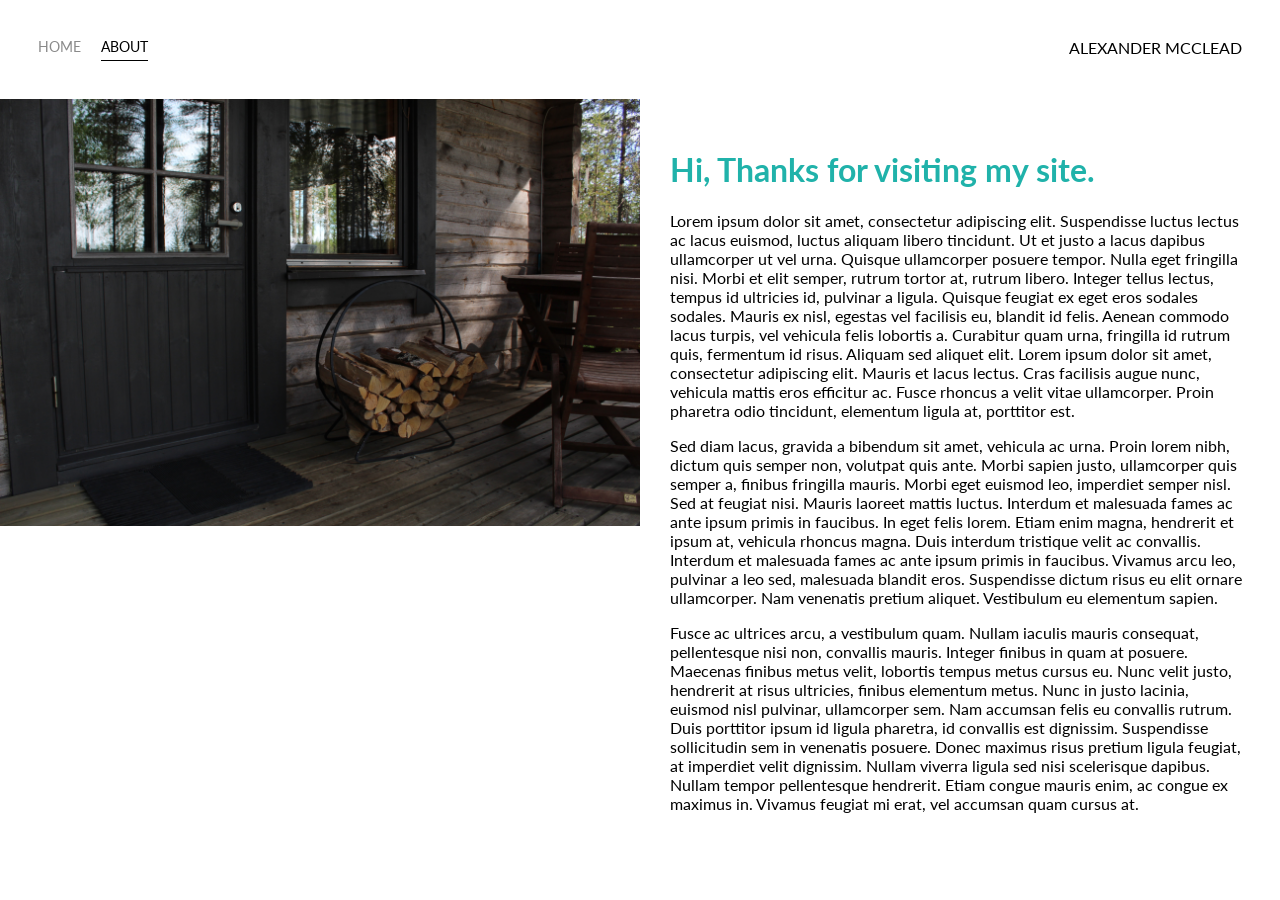
==== about.html @ 4e33738e "init commit" ====
<!DOCTYPE html>
<html>
    <head>
        <meta charset="utf-8">
        <title>About</title>
        <link href='http://fonts.googleapis.com/css?family=Lato&subset=latin,latin-ext' rel='stylesheet' type='text/css'>
        <link rel="stylesheet" href="styles.css">
    </head>
    <body>
        <div class="container">
            <div class="nav-wrapper">
                <div class="left-side">
                    <div class="nav-link-wrapper">
                        <a href="index.html">Home</a>
                    </div>

                    <div class="nav-link-wrapper active-nav-link">
                        <a href="about.html">About</a>
                    </div>
                </div>

                <div class="right-side">
                    <div class="brand">
                        <div>ALEXANDER MCCLEAD</div>
                    </div>
                </div>
            </div>

            <div class="content-wrapper">
                <div class="two-column-wrapper">
                    <div class="profile-image-wrapper">
                        <img src=images/placeholder.jpg>
                    </div>

                    <div class="profile-content-wrapper">
                        <h1>Hi, Thanks for visiting my site.</h1>
                        <p>Lorem ipsum dolor sit amet, consectetur adipiscing elit. Suspendisse luctus lectus ac lacus euismod, luctus aliquam libero tincidunt. Ut et justo a lacus dapibus ullamcorper ut vel urna. Quisque ullamcorper posuere tempor. Nulla eget fringilla nisi. Morbi et elit semper, rutrum tortor at, rutrum libero. Integer tellus lectus, tempus id ultricies id, pulvinar a ligula. Quisque feugiat ex eget eros sodales sodales. Mauris ex nisl, egestas vel facilisis eu, blandit id felis. Aenean commodo lacus turpis, vel vehicula felis lobortis a. Curabitur quam urna, fringilla id rutrum quis, fermentum id risus. Aliquam sed aliquet elit. Lorem ipsum dolor sit amet, consectetur adipiscing elit. Mauris et lacus lectus. Cras facilisis augue nunc, vehicula mattis eros efficitur ac. Fusce rhoncus a velit vitae ullamcorper. Proin pharetra odio tincidunt, elementum ligula at, porttitor est.</p>

                        <p>Sed diam lacus, gravida a bibendum sit amet, vehicula ac urna. Proin lorem nibh, dictum quis semper non, volutpat quis ante. Morbi sapien justo, ullamcorper quis semper a, finibus fringilla mauris. Morbi eget euismod leo, imperdiet semper nisl. Sed at feugiat nisi. Mauris laoreet mattis luctus. Interdum et malesuada fames ac ante ipsum primis in faucibus. In eget felis lorem. Etiam enim magna, hendrerit et ipsum at, vehicula rhoncus magna. Duis interdum tristique velit ac convallis. Interdum et malesuada fames ac ante ipsum primis in faucibus. Vivamus arcu leo, pulvinar a leo sed, malesuada blandit eros. Suspendisse dictum risus eu elit ornare ullamcorper. Nam venenatis pretium aliquet. Vestibulum eu elementum sapien.</p>
                        
                        <p>Fusce ac ultrices arcu, a vestibulum quam. Nullam iaculis mauris consequat, pellentesque nisi non, convallis mauris. Integer finibus in quam at posuere. Maecenas finibus metus velit, lobortis tempus metus cursus eu. Nunc velit justo, hendrerit at risus ultricies, finibus elementum metus. Nunc in justo lacinia, euismod nisl pulvinar, ullamcorper sem. Nam accumsan felis eu convallis rutrum. Duis porttitor ipsum id ligula pharetra, id convallis est dignissim. Suspendisse sollicitudin sem in venenatis posuere. Donec maximus risus pretium ligula feugiat, at imperdiet velit dignissim. Nullam viverra ligula sed nisi scelerisque dapibus. Nullam tempor pellentesque hendrerit. Etiam congue mauris enim, ac congue ex maximus in. Vivamus feugiat mi erat, vel accumsan quam cursus at.</p>
                    </div>
                </div>
            </div>

        </div>
    </body>
    <script>
        const portfolioItems = document.querySelectorAll('.portfolio-item-wrapper');

        portfolioItems.forEach(portfolioItem => {
            portfolioItem.addEventListener("mouseover", () => {
                portfolioItem.childNodes[1].classList.add("img-darken")
            })
        })
        portfolioItems.forEach(portfolioItem => {
            portfolioItem.addEventListener("mouseout", () => {
                portfolioItem.childNodes[1].classList.remove("img-darken")
            })
        })
    </script>
</html>
---- styles.css ----
/* Master Styles */
body {
    font-family: "Lato", "sans-sarif";
    margin: 0px;
}

.container {
    display: grid;
    grid-template-columns: 1fr;
}

/* Nav Styles */

.nav-wrapper {
    display: flex;
    justify-content: space-between;
    padding: 38px;
}

.left-side {
    display: flex;
}

.nav-wrapper > .left-side > div {
    margin-right: 20px;
    font-size: 0.9em;
    text-transform: uppercase;
}

.nav-link-wrapper {
    height:22px;
    border-bottom: 1px solid transparent;
    transition: boder-bottom 0.5s;
}

.nav-link-wrapper a {
    color: #8a8a8a;
    text-decoration: none;
    transition: color .5s;
}

.nav-link-wrapper:hover {
    border-bottom: 1px solid black;
}

.nav-link-wrapper a:hover {
    color: black;
}

.active-nav-link {
    border-bottom: 1px solid black;
}

.active-nav-link a {
    color: black !important;
}

/* Portfolio Styles */
.portfolio-items-wrapper {
    display: grid;
    grid-template-columns: 1fr 1fr 1fr;
}

.portfolio-item-wrapper {
    position: relative;
}

.portfolio-img-background {
    height: 350px;
    width: 100%;
    background-size: cover;
    background-position: center;
    background-repeat: no-repeat;
}

.img-text-wrapper {
    position: absolute;
    top: 0;
    display: flex;
    flex-direction: column;
    justify-content: center;
    height: 100%;
    text-align: center;
    padding-left: 100px;
    padding-right: 100px;
}

.logo-wrapper img {
    width: 50%;
    margin-bottom: 20px;
}

/* Needs to be more specific with selector */
.img-text-wrapper .subtitle{
    transition: 1s;
    font-weight: 600;
    color:transparent;
}
.img-text-wrapper:hover .subtitle {
    font-weight: 600;
    color: lightseagreen;

}

.img-darken {
    transition: 1s;
    filter: brightness(20%);
}

/* About Page Styles */
.two-column-wrapper {
    display: grid;
    grid-template-columns: 1fr 1fr;
}

.profile-image-wrapper img {
    width: 100%;
}

.profile-content-wrapper {
    padding: 30px;
}

.profile-content-wrapper h1 {
    color: lightseagreen;
}
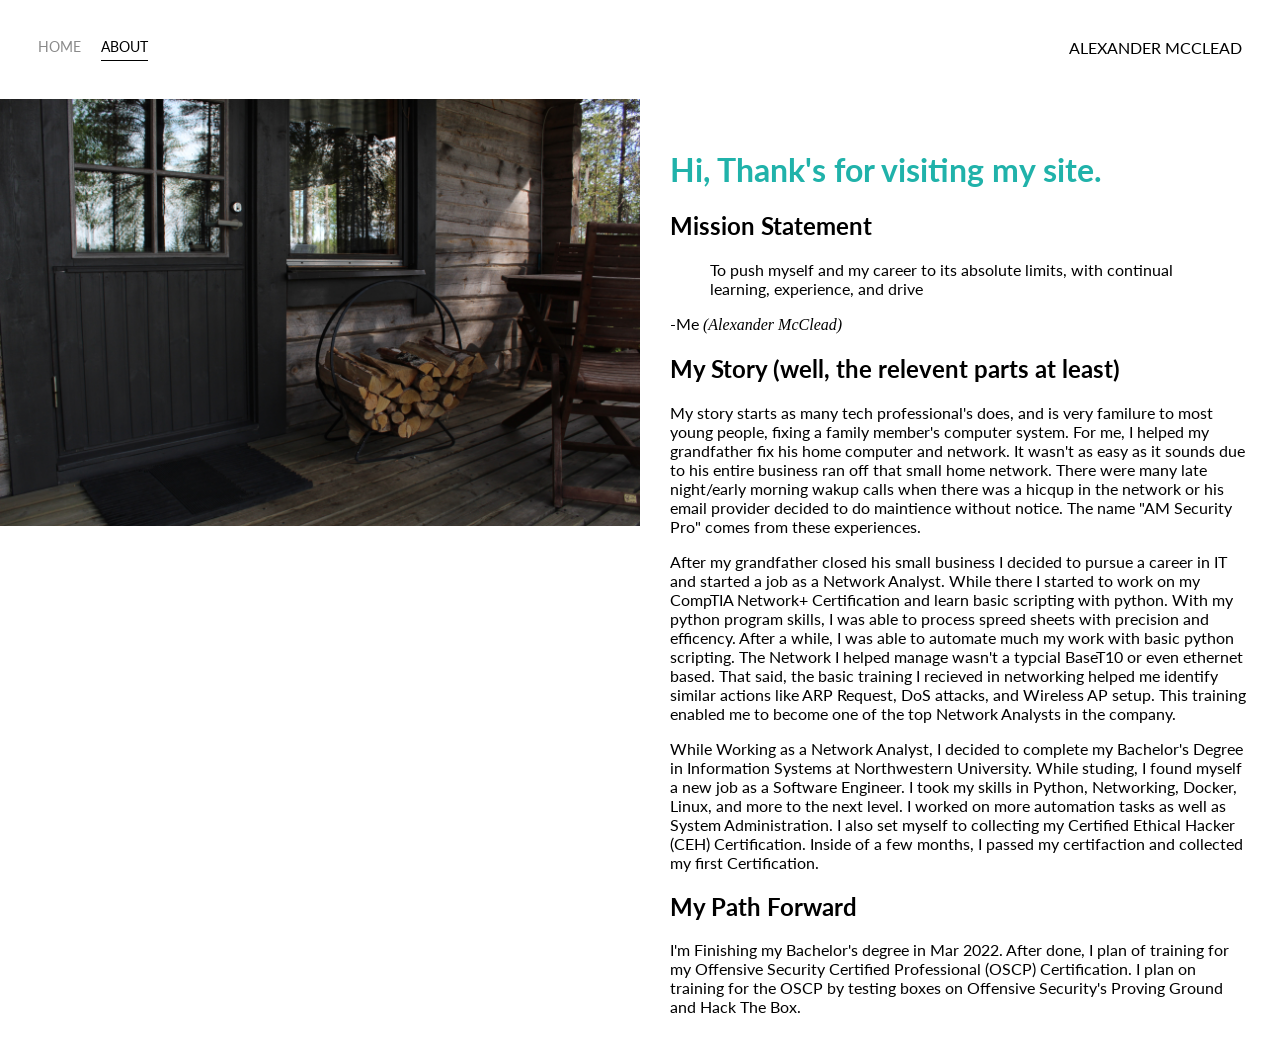
==== commit 6788363e: "add about content" ====
--- a/about.html
+++ b/about.html
@@ -5,6 +5,7 @@
         <title>About</title>
         <link href='http://fonts.googleapis.com/css?family=Lato&subset=latin,latin-ext' rel='stylesheet' type='text/css'>
         <link rel="stylesheet" href="styles.css">
+        <meta name="viewport" content="width=device-width,initial-scale=1"/>
     </head>
     <body>
         <div class="container">
@@ -33,30 +34,25 @@
                     </div>
 
                     <div class="profile-content-wrapper">
-                        <h1>Hi, Thanks for visiting my site.</h1>
-                        <p>Lorem ipsum dolor sit amet, consectetur adipiscing elit. Suspendisse luctus lectus ac lacus euismod, luctus aliquam libero tincidunt. Ut et justo a lacus dapibus ullamcorper ut vel urna. Quisque ullamcorper posuere tempor. Nulla eget fringilla nisi. Morbi et elit semper, rutrum tortor at, rutrum libero. Integer tellus lectus, tempus id ultricies id, pulvinar a ligula. Quisque feugiat ex eget eros sodales sodales. Mauris ex nisl, egestas vel facilisis eu, blandit id felis. Aenean commodo lacus turpis, vel vehicula felis lobortis a. Curabitur quam urna, fringilla id rutrum quis, fermentum id risus. Aliquam sed aliquet elit. Lorem ipsum dolor sit amet, consectetur adipiscing elit. Mauris et lacus lectus. Cras facilisis augue nunc, vehicula mattis eros efficitur ac. Fusce rhoncus a velit vitae ullamcorper. Proin pharetra odio tincidunt, elementum ligula at, porttitor est.</p>
+                        <h1>Hi, Thank's for visiting my site.</h1>
+                        <h2>Mission Statement</h2>
+                        <blockquote cite="me">To push myself and my career to its absolute limits, with continual learning, experience, and drive</blockquote>
+                        <figcaption>-Me <cite>(Alexander McClead)</cite></figcaption>
 
-                        <p>Sed diam lacus, gravida a bibendum sit amet, vehicula ac urna. Proin lorem nibh, dictum quis semper non, volutpat quis ante. Morbi sapien justo, ullamcorper quis semper a, finibus fringilla mauris. Morbi eget euismod leo, imperdiet semper nisl. Sed at feugiat nisi. Mauris laoreet mattis luctus. Interdum et malesuada fames ac ante ipsum primis in faucibus. In eget felis lorem. Etiam enim magna, hendrerit et ipsum at, vehicula rhoncus magna. Duis interdum tristique velit ac convallis. Interdum et malesuada fames ac ante ipsum primis in faucibus. Vivamus arcu leo, pulvinar a leo sed, malesuada blandit eros. Suspendisse dictum risus eu elit ornare ullamcorper. Nam venenatis pretium aliquet. Vestibulum eu elementum sapien.</p>
+                        <h2>My Story (well, the relevent parts at least)</h2>
+                        <p>My story starts as many tech professional's does, and is very familure to most young people, fixing a family member's computer system. For me, I helped my grandfather fix his home computer and network. It wasn't as easy as it sounds due to his entire business ran off that small home network. There were many late night/early morning wakup calls when there was a hicqup in the network or his email provider decided to do maintience without notice. The name "AM Security Pro" comes from these experiences.</p>
+
+                        <p>After my grandfather closed his small business I decided to pursue a career in IT and started a job as a Network Analyst. While there I started to work on my CompTIA Network+ Certification and learn basic scripting with python. With my python program skills, I was able to process spreed sheets with precision and efficency. After a while, I was able to automate much my work with basic python scripting. The Network I helped manage wasn't a typcial BaseT10 or even ethernet based. That said, the basic training I recieved in networking helped me identify similar actions like ARP Request, DoS attacks, and Wireless AP setup. This training enabled me to become one of the top Network Analysts in the company.</p>
                         
-                        <p>Fusce ac ultrices arcu, a vestibulum quam. Nullam iaculis mauris consequat, pellentesque nisi non, convallis mauris. Integer finibus in quam at posuere. Maecenas finibus metus velit, lobortis tempus metus cursus eu. Nunc velit justo, hendrerit at risus ultricies, finibus elementum metus. Nunc in justo lacinia, euismod nisl pulvinar, ullamcorper sem. Nam accumsan felis eu convallis rutrum. Duis porttitor ipsum id ligula pharetra, id convallis est dignissim. Suspendisse sollicitudin sem in venenatis posuere. Donec maximus risus pretium ligula feugiat, at imperdiet velit dignissim. Nullam viverra ligula sed nisi scelerisque dapibus. Nullam tempor pellentesque hendrerit. Etiam congue mauris enim, ac congue ex maximus in. Vivamus feugiat mi erat, vel accumsan quam cursus at.</p>
+                        <p>While Working as a Network Analyst, I decided to complete my Bachelor's Degree in Information Systems at Northwestern University. While studing, I found myself a new job as a Software Engineer. I took my skills in Python, Networking, Docker, Linux, and more to the next level. I worked on more automation tasks as well as System Administration. I also set myself to collecting my Certified Ethical Hacker (CEH) Certification. Inside of a few months, I passed my certifaction and collected my first Certification.</p>
+
+
+                        <h2>My Path Forward</h2>
+                        <p>I'm Finishing my Bachelor's degree in Mar 2022. After done, I plan of training for my Offensive Security Certified Professional (OSCP) Certification. I plan on training for the OSCP by testing boxes on Offensive Security's Proving Ground and Hack The Box.</p>
                     </div>
                 </div>
             </div>
 
         </div>
     </body>
-    <script>
-        const portfolioItems = document.querySelectorAll('.portfolio-item-wrapper');
-
-        portfolioItems.forEach(portfolioItem => {
-            portfolioItem.addEventListener("mouseover", () => {
-                portfolioItem.childNodes[1].classList.add("img-darken")
-            })
-        })
-        portfolioItems.forEach(portfolioItem => {
-            portfolioItem.addEventListener("mouseout", () => {
-                portfolioItem.childNodes[1].classList.remove("img-darken")
-            })
-        })
-    </script>
 </html>
--- a/styles.css
+++ b/styles.css
@@ -56,22 +56,52 @@
 }
 
 /* Portfolio Styles */
+
 .portfolio-items-wrapper {
     display: grid;
-    grid-template-columns: 1fr 1fr 1fr;
-}
+    grid-template-columns: 1fr 1fr;
+}
+
+
+@media (min-width: 600px){
+    .portfolio-items-wrapper {
+        display: grid;
+        grid-template-columns: 1fr 1fr 1fr;
+    }
+}
+
 
 .portfolio-item-wrapper {
     position: relative;
 }
 
+.portfolio-img-background{
+    filter:brightness(50%);
+}
+@media (min-width: 600px){
+.portfolio-img-background{
+    filter:brightness(100%);
+}
+}
+
 .portfolio-img-background {
-    height: 350px;
+    height: 400px;
     width: 100%;
     background-size: cover;
     background-position: center;
     background-repeat: no-repeat;
 }
+
+@media (min-width: 600px){
+    .portfolio-img-background {
+        height: 350px;
+        width: 100%;
+        background-size: cover;
+        background-position: center;
+        background-repeat: no-repeat;
+    }
+}
+
 
 .img-text-wrapper {
     position: absolute;
@@ -81,47 +111,129 @@
     justify-content: center;
     height: 100%;
     text-align: center;
-    padding-left: 100px;
-    padding-right: 100px;
+    padding-left: 10px;
+    padding-right: 10px;
+}
+
+@media (min-width: 600px){
+    .img-text-wrapper {
+        position: absolute;
+        top: 0;
+        display: flex;
+        flex-direction: column;
+        justify-content: center;
+        height: 100%;
+        text-align: center;
+        padding-left: 100px;
+        padding-right: 100px;
+    }
 }
 
 .logo-wrapper img {
-    width: 50%;
+    width: 25%;
     margin-bottom: 20px;
 }
 
-/* Needs to be more specific with selector */
-.img-text-wrapper .subtitle{
-    transition: 1s;
-    font-weight: 600;
-    color:transparent;
-}
-.img-text-wrapper:hover .subtitle {
+@media (min-width: 600px){
+    .logo-wrapper img {
+        width: 50%;
+        margin-bottom: 20px;
+    }
+}
+
+
+.img-text-wrapper .subtitle {
     font-weight: 600;
     color: lightseagreen;
-
-}
-
+}
+
+
+@media (min-width: 600px){
+    .img-text-wrapper .subtitle{
+        transition: 1s;
+        font-weight: 600;
+        color:transparent;
+    }
+    .img-text-wrapper:hover .subtitle {
+        font-weight: 600;
+        color: lightseagreen;
+    }
+}
 .img-darken {
     transition: 1s;
     filter: brightness(20%);
 }
 
 /* About Page Styles */
-.two-column-wrapper {
+
+
+@media (min-width: 600px){
+    .two-column-wrapper {
+        display: grid;
+        grid-template-columns: 1fr 1fr;
+    }
+}
+
+.profile-image-wrapper img {
+    width: 100%;
+}
+
+@media (min-width: 600px){
+    .profile-image-wrapper img {
+        display: initial;
+        width: 100%;
+    }
+}
+
+.profile-content-wrapper {
+    padding: 30px;
+}
+
+.profile-content-wrapper h1 {
+    color: lightseagreen;
+}
+
+/* Path Styles */
+
+.path_item_wrapper {
     display: grid;
     grid-template-columns: 1fr 1fr;
 }
 
-.profile-image-wrapper img {
-    width: 100%;
-}
-
-.profile-content-wrapper {
-    padding: 30px;
-}
-
-.profile-content-wrapper h1 {
-    color: lightseagreen;
-}
-
+/* Pie Graph Styles */
+
+@keyframes growProgressBar {
+    0%, 33% { --pgPercentage: 0; }
+    100% { --pgPercentage: var(--value); }
+}
+
+@property --pgPercentage {
+syntax: '<number>';
+inherits: false;
+initial-value: 0;
+}
+
+div[role="progressbar"] {
+--size: 12rem;
+--fg: #369;
+--bg: #def;
+--pgPercentage: var(--value);
+animation: growProgressBar 3s 1 forwards;
+width: var(--size);
+height: var(--size);
+border-radius: 50%;
+display: grid;
+place-items: center;
+background: 
+    radial-gradient(closest-side, white 80%, transparent 0 99.9%, white 0),
+    conic-gradient(var(--fg) calc(var(--pgPercentage) * 1%), var(--bg) 0)
+    ;
+font-family: Helvetica, Arial, sans-serif;
+font-size: calc(var(--size) / 5);
+color: var(--fg);
+}
+
+div[role="progressbar"]::before {
+counter-reset: percentage var(--value);
+content: counter(percentage) '%';
+}
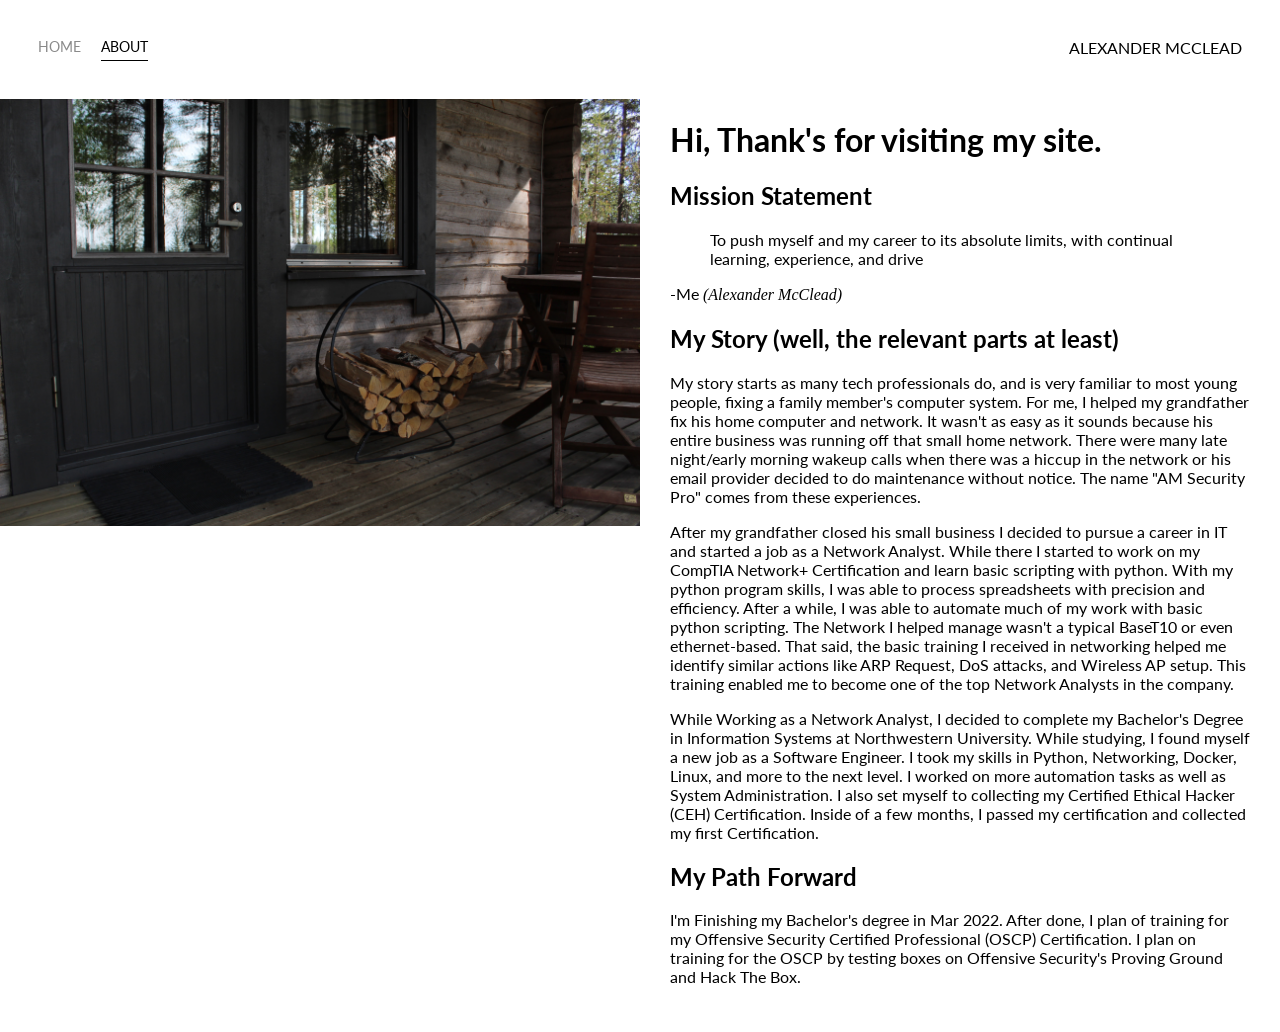
==== commit 0a834b40: "Fixed a bunch of typos" ====
--- a/about.html
+++ b/about.html
@@ -39,12 +39,12 @@
                         <blockquote cite="me">To push myself and my career to its absolute limits, with continual learning, experience, and drive</blockquote>
                         <figcaption>-Me <cite>(Alexander McClead)</cite></figcaption>
 
-                        <h2>My Story (well, the relevent parts at least)</h2>
-                        <p>My story starts as many tech professional's does, and is very familure to most young people, fixing a family member's computer system. For me, I helped my grandfather fix his home computer and network. It wasn't as easy as it sounds due to his entire business ran off that small home network. There were many late night/early morning wakup calls when there was a hicqup in the network or his email provider decided to do maintience without notice. The name "AM Security Pro" comes from these experiences.</p>
+                        <h2>My Story (well, the relevant parts at least)</h2>
+                        <p>My story starts as many tech professionals do, and is very familiar to most young people, fixing a family member's computer system. For me, I helped my grandfather fix his home computer and network. It wasn't as easy as it sounds because his entire business was running off that small home network. There were many late night/early morning wakeup calls when there was a hiccup in the network or his email provider decided to do maintenance without notice. The name "AM Security Pro" comes from these experiences.</p>
 
-                        <p>After my grandfather closed his small business I decided to pursue a career in IT and started a job as a Network Analyst. While there I started to work on my CompTIA Network+ Certification and learn basic scripting with python. With my python program skills, I was able to process spreed sheets with precision and efficency. After a while, I was able to automate much my work with basic python scripting. The Network I helped manage wasn't a typcial BaseT10 or even ethernet based. That said, the basic training I recieved in networking helped me identify similar actions like ARP Request, DoS attacks, and Wireless AP setup. This training enabled me to become one of the top Network Analysts in the company.</p>
+                        <p>After my grandfather closed his small business I decided to pursue a career in IT and started a job as a Network Analyst. While there I started to work on my CompTIA Network+ Certification and learn basic scripting with python. With my python program skills, I was able to process spreadsheets with precision and efficiency. After a while, I was able to automate much of my work with basic python scripting. The Network I helped manage wasn't a typical BaseT10 or even ethernet-based. That said, the basic training I received in networking helped me identify similar actions like ARP Request, DoS attacks, and Wireless AP setup. This training enabled me to become one of the top Network Analysts in the company.</p>
                         
-                        <p>While Working as a Network Analyst, I decided to complete my Bachelor's Degree in Information Systems at Northwestern University. While studing, I found myself a new job as a Software Engineer. I took my skills in Python, Networking, Docker, Linux, and more to the next level. I worked on more automation tasks as well as System Administration. I also set myself to collecting my Certified Ethical Hacker (CEH) Certification. Inside of a few months, I passed my certifaction and collected my first Certification.</p>
+                        <p>While Working as a Network Analyst, I decided to complete my Bachelor's Degree in Information Systems at Northwestern University. While studying, I found myself a new job as a Software Engineer. I took my skills in Python, Networking, Docker, Linux, and more to the next level. I worked on more automation tasks as well as System Administration. I also set myself to collecting my Certified Ethical Hacker (CEH) Certification. Inside of a few months, I passed my certification and collected my first Certification.</p>
 
 
                         <h2>My Path Forward</h2>
--- a/styles.css
+++ b/styles.css
@@ -187,53 +187,9 @@
 
 .profile-content-wrapper {
     padding: 30px;
+    padding-top:0px;
 }
 
-.profile-content-wrapper h1 {
+/* .profile-content-wrapper h1 {
     color: lightseagreen;
-}
-
-/* Path Styles */
-
-.path_item_wrapper {
-    display: grid;
-    grid-template-columns: 1fr 1fr;
-}
-
-/* Pie Graph Styles */
-
-@keyframes growProgressBar {
-    0%, 33% { --pgPercentage: 0; }
-    100% { --pgPercentage: var(--value); }
-}
-
-@property --pgPercentage {
-syntax: '<number>';
-inherits: false;
-initial-value: 0;
-}
-
-div[role="progressbar"] {
---size: 12rem;
---fg: #369;
---bg: #def;
---pgPercentage: var(--value);
-animation: growProgressBar 3s 1 forwards;
-width: var(--size);
-height: var(--size);
-border-radius: 50%;
-display: grid;
-place-items: center;
-background: 
-    radial-gradient(closest-side, white 80%, transparent 0 99.9%, white 0),
-    conic-gradient(var(--fg) calc(var(--pgPercentage) * 1%), var(--bg) 0)
-    ;
-font-family: Helvetica, Arial, sans-serif;
-font-size: calc(var(--size) / 5);
-color: var(--fg);
-}
-
-div[role="progressbar"]::before {
-counter-reset: percentage var(--value);
-content: counter(percentage) '%';
-}+} */
